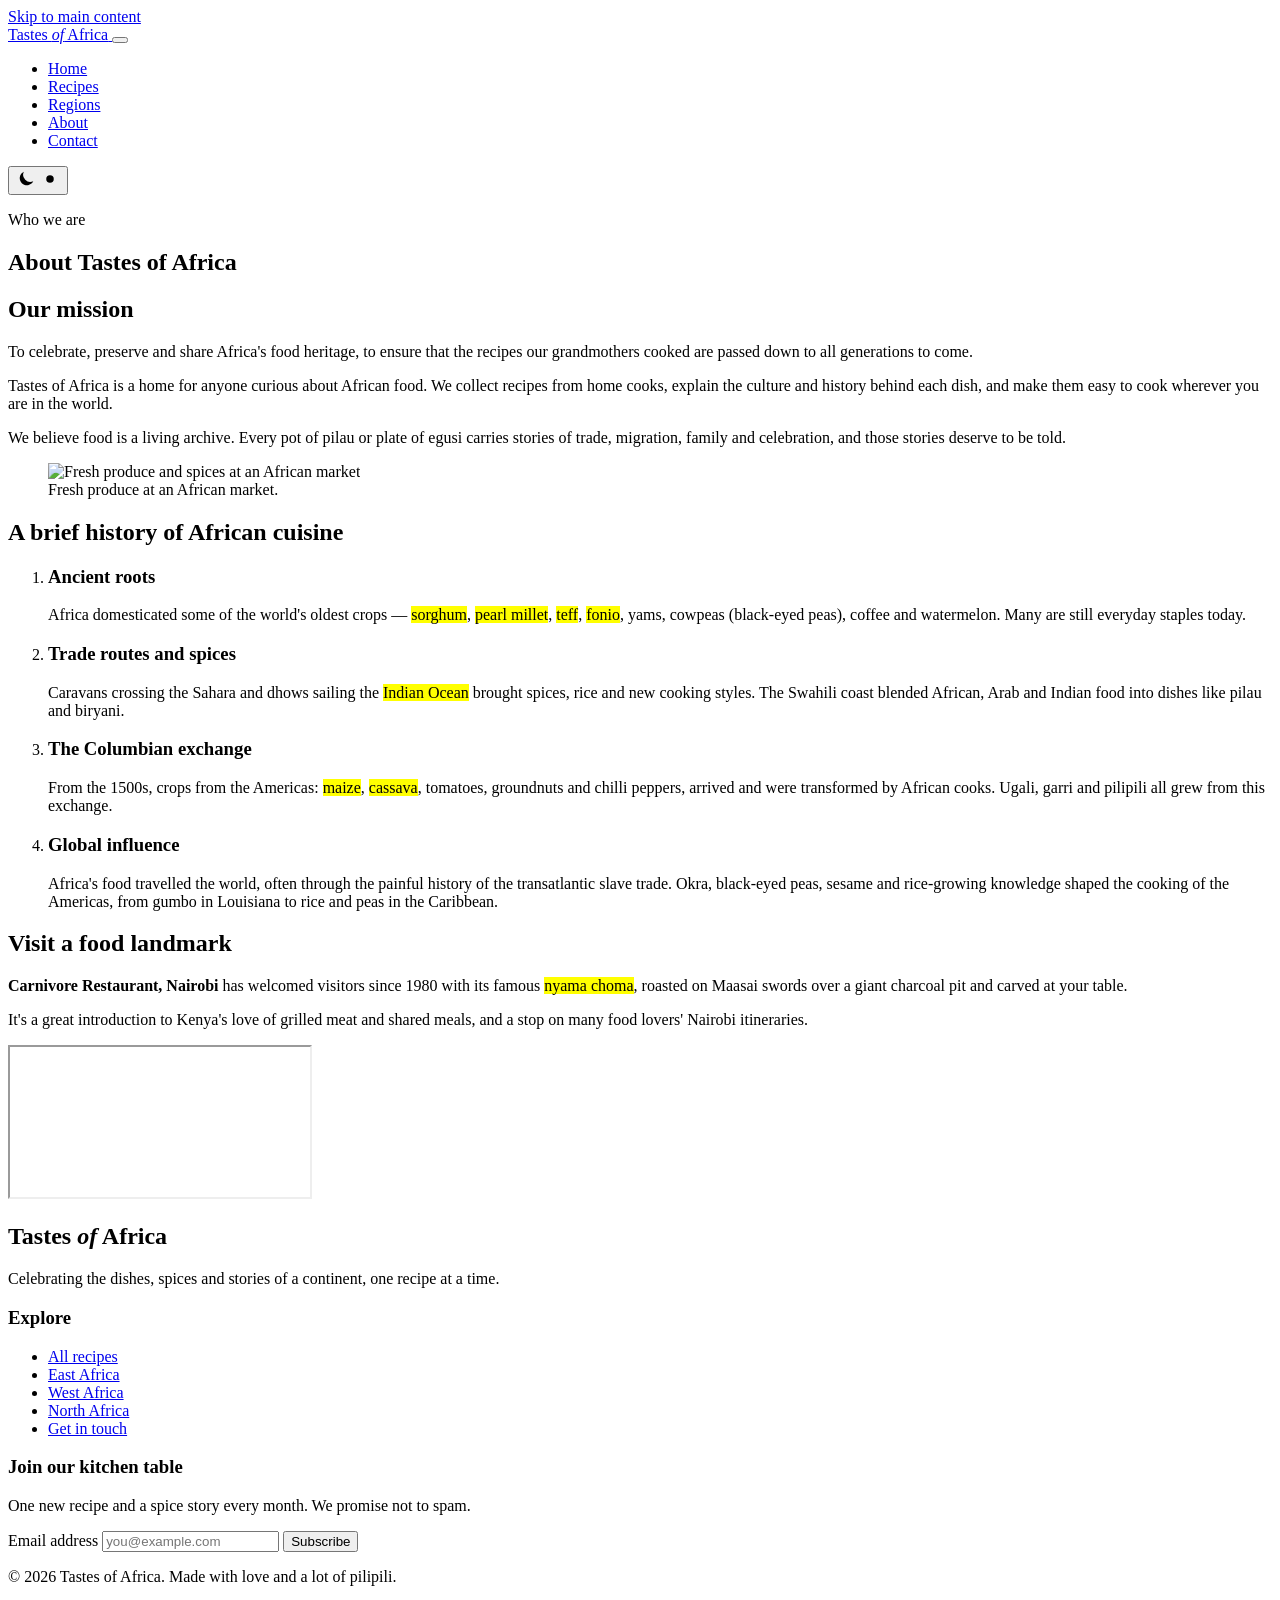
==== about.html @ 632b2145 "Add about page with mission, history and landmark map" ====
<!DOCTYPE html>
<html lang="en">
<head>
  <meta charset="UTF-8">
  <meta name="viewport" content="width=device-width, initial-scale=1.0">
  <meta name="description" content="Our mission is to promote African food heritage and to make African cuisine accessible to everyone.">
  <title>About Us | Tastes of Africa</title>
  <link rel="preconnect" href="https://fonts.googleapis.com">
  <link rel="preconnect" href="https://fonts.gstatic.com" crossorigin>
  <link href="https://fonts.googleapis.com/css2?family=Abril+Fatface&family=Nunito+Sans:ital,wght@0,400;0,600;0,700;0,800;1,400&display=swap" rel="stylesheet">
  <link rel="stylesheet" href="styles.css">
</head>
<body>
  <a class="skip-link" href="#main">Skip to main content</a>

  <header class="site-header">
    <div class="container header-inner">
      <a href="index.html" class="logo" aria-label="Tastes of Africa – home">
        <span class="logo-text">Tastes <em>of</em> Africa</span>
      </a>

      <button class="nav-toggle" type="button" aria-expanded="false" aria-controls="site-nav" aria-label="Open menu">
        <span></span><span></span><span></span>
      </button>

      <nav id="site-nav" class="site-nav" aria-label="Main navigation">
        <ul>
        <li><a href="index.html">Home</a></li>
        <li><a href="recipes.html">Recipes</a></li>
        <li><a href="regions.html">Regions</a></li>
        <li><a href="about.html" aria-current="page">About</a></li>
        <li><a href="contact.html">Contact</a></li>
        </ul>
      </nav>

      <button class="theme-toggle" type="button" aria-label="Switch to dark mode" title="Toggle dark / light mode">
        <svg class="icon-moon" viewBox="0 0 24 24" width="20" height="20" aria-hidden="true" focusable="false"><path d="M20.7 14.6A8.5 8.5 0 0 1 9.4 3.3 8.5 8.5 0 1 0 20.7 14.6z"/></svg>
        <svg class="icon-sun" viewBox="0 0 24 24" width="20" height="20" aria-hidden="true" focusable="false"><circle cx="12" cy="12" r="4.5"/><path d="M12 1.5v3M12 19.5v3M1.5 12h3M19.5 12h3M4.6 4.6l2.1 2.1M17.3 17.3l2.1 2.1M4.6 19.4l2.1-2.1M17.3 6.7l2.1-2.1"/></svg>
      </button>
    </div>
  </header>

  <main id="main">
    <section class="page-banner" aria-labelledby="page-title">
      <div class="container">
        <p class="eyebrow">Who we are</p>
        <h1 id="page-title">About Tastes of Africa</h1>
      </div>
    </section>

    <!-- Mission -->
    <section class="section" aria-labelledby="mission-title">
      <div class="container mission">
        <div class="mission-text">
          <h2 id="mission-title">Our mission</h2>
       
            <p>To celebrate, preserve and share Africa's food heritage, to ensure that the recipes our grandmothers cooked are passed down to all generations to come.</p>
          </blockquote>
          <p>Tastes of Africa is a home for anyone curious about African food. We collect recipes from home cooks, explain the culture and history behind each dish, and make them easy to cook wherever you are in the world.</p>
          <p>We believe food is a living archive. Every pot of pilau or plate of egusi carries stories of trade, migration, family and celebration, and those stories deserve to be told.</p>
        </div>
        <figure class="mission-figure">
          <img src="images/about.jpg" alt="Fresh produce and spices at an African market" loading="lazy" width="900" height="1000">
          <figcaption>Fresh produce at an African market.</figcaption>
        </figure>
      </div>
    </section>

    <!-- description -->
    <section class="section section-alt" aria-labelledby="history-title">
      <div class="container narrow">
        <h2 id="history-title">A brief history of African cuisine</h2>
        <ol class="timeline">
          <li class="reveal">
            <h3>Ancient roots</h3>
            <p>Africa domesticated some of the world's oldest crops — <mark>sorghum</mark>, <mark>pearl millet</mark>, <mark>teff</mark>, <mark>fonio</mark>, yams, cowpeas (black-eyed peas), coffee and watermelon. Many are still everyday staples today.</p>
          </li>
          <li class="reveal">
            <h3>Trade routes and spices</h3>
            <p>Caravans crossing the Sahara and dhows sailing the <mark>Indian Ocean</mark> brought spices, rice and new cooking styles. The Swahili coast blended African, Arab and Indian food into dishes like pilau and biryani.</p>
          </li>
          <li class="reveal">
            <h3>The Columbian exchange</h3>
            <p>From the 1500s, crops from the Americas: <mark>maize</mark>, <mark>cassava</mark>, tomatoes, groundnuts and chilli peppers, arrived and were transformed by African cooks. Ugali, garri and pilipili all grew from this exchange.</p>
          </li>
          <li class="reveal">
            <h3>Global influence</h3>
            <p>Africa's food travelled the world, often through the painful history of the transatlantic slave trade. Okra, black-eyed peas, sesame and rice-growing knowledge shaped the cooking of the Americas, from gumbo in Louisiana to rice and peas in the Caribbean.</p>
          </li>
        </ol>
      </div>
    </section>

    <section class="section" aria-labelledby="landmark-title">
      <div class="container landmark">
        <div class="landmark-text">
          <h2 id="landmark-title">Visit a food landmark</h2>
          <p><strong>Carnivore Restaurant, Nairobi</strong> has welcomed visitors since 1980 with its famous <mark>nyama choma</mark>, roasted on Maasai swords over a giant charcoal pit and carved at your table.</p>
          <p>It's a great introduction to Kenya's love of grilled meat and shared meals, and a stop on many food lovers' Nairobi itineraries.</p>
        </div>
        <div class="map-wrapper">
          <iframe src="https://maps.google.com/maps?q=Carnivore+Restaurant%2C+Nairobi&amp;z=14&amp;output=embed" title="Map showing Carnivore Restaurant in Nairobi, Kenya"
            loading="lazy" referrerpolicy="no-referrer-when-downgrade"></iframe>
        </div>
      </div>
    </section>
  </main>

  <footer class="site-footer">
    <div class="container footer-grid">
      <section class="footer-brand" aria-labelledby="footer-title">
        <h2 id="footer-title" class="logo-text">Tastes <em>of</em> Africa</h2>
        <p>Celebrating the dishes, spices and stories of a continent, one recipe at a time.</p>
      </section>

      <nav class="footer-links" aria-label="Footer">
        <h3>Explore</h3>
        <ul>
          <li><a href="recipes.html">All recipes</a></li>
          <li><a href="regions/east-africa.html">East Africa</a></li>
          <li><a href="regions/west-africa.html">West Africa</a></li>
          <li><a href="regions/north-africa.html">North Africa</a></li>
          <li><a href="contact.html">Get in touch</a></li>
        </ul>
      </nav>

      <!-- Newsletter signup -->
      <section class="newsletter" aria-labelledby="newsletter-title">
        <h3 id="newsletter-title">Join our kitchen table</h3>
        <p>One new recipe and a spice story every month. We promise not to spam.</p>
        <form class="newsletter-form" id="newsletter-form">
          <label for="newsletter-email" class="visually-hidden">Email address</label>
          <input type="email" id="newsletter-email" name="newsletter-email" placeholder="you@example.com" required>
          <button type="submit" class="btn btn-accent">Subscribe</button>
        </form>
        <p class="newsletter-msg" aria-live="polite"></p>
      </section>
    </div>

    <div class="container footer-bottom">
      <p>&copy; <span id="year">2026</span> Tastes of Africa. Made with love and a lot of pilipili.</p>
    </div>
  </footer>

  <button class="back-to-top" type="button" aria-label="Back to top">↑</button>

  <script src="script.js"></script>
</body>
</html>
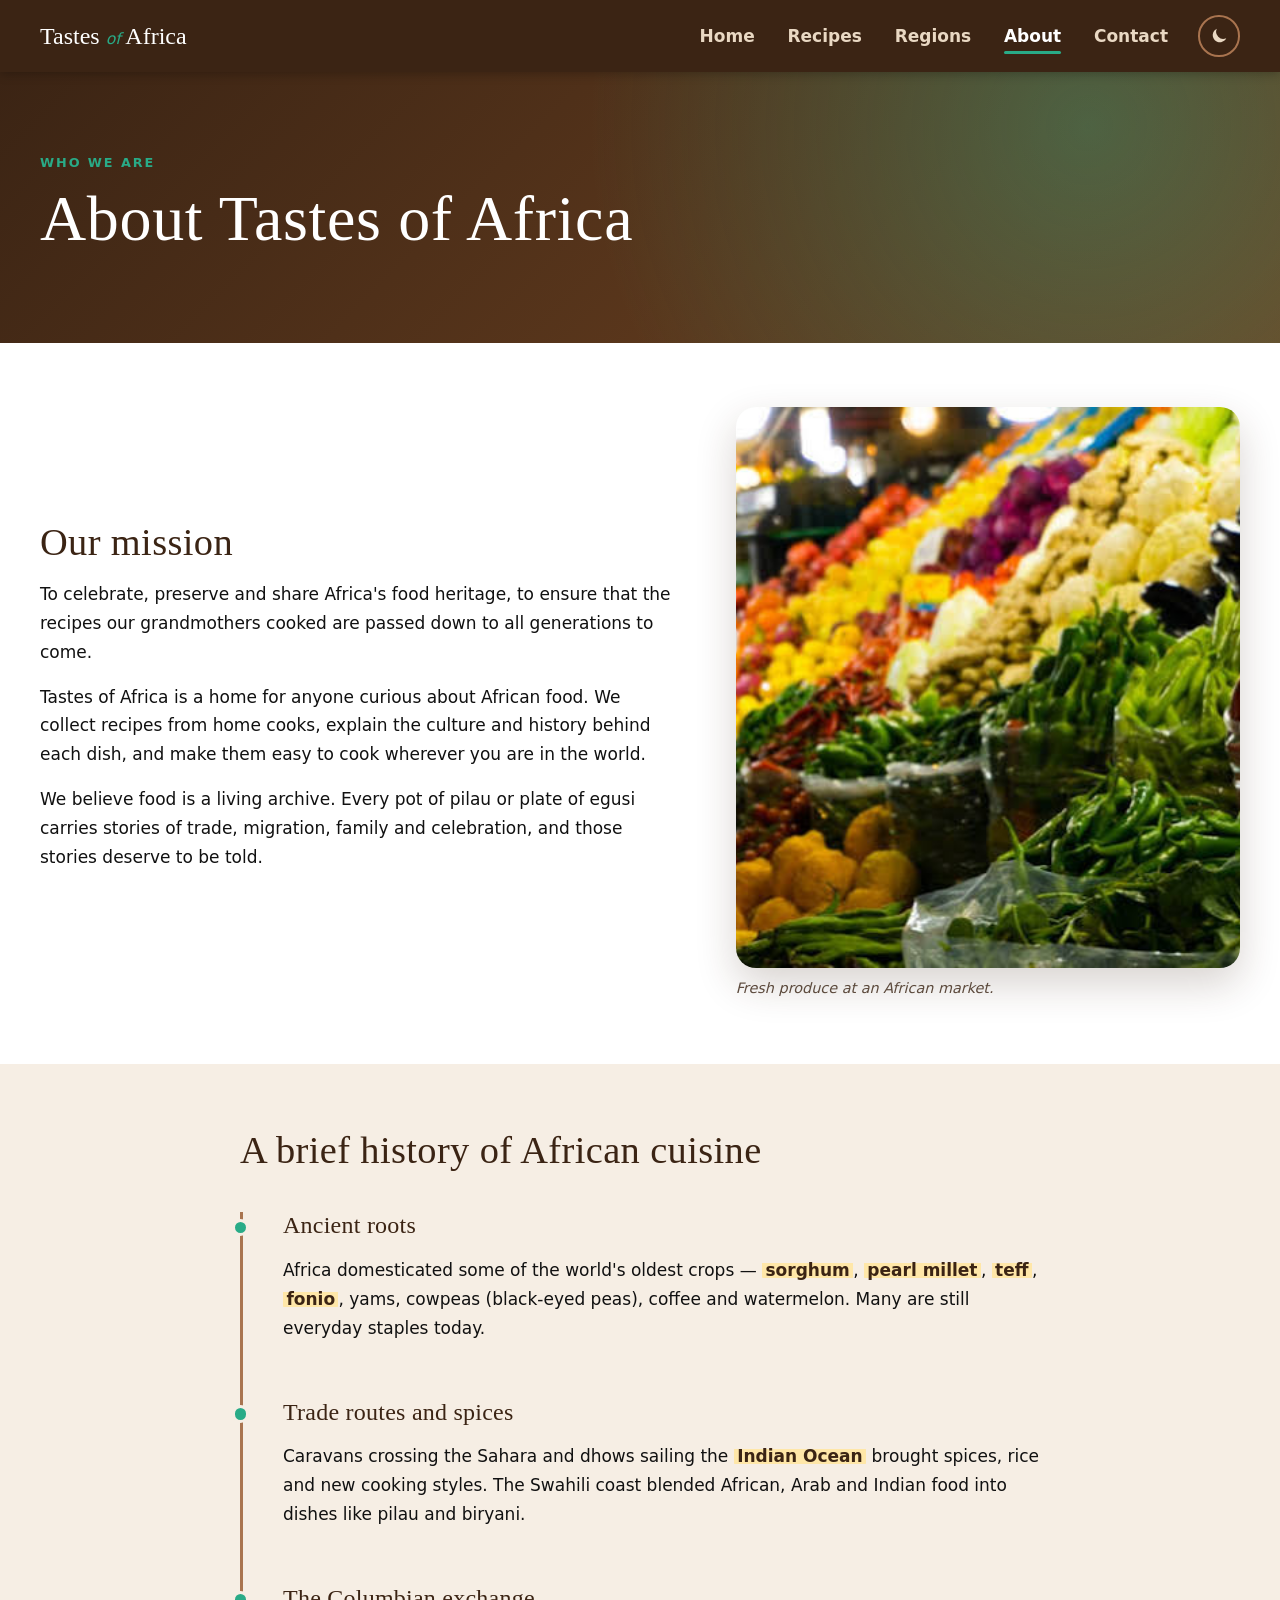
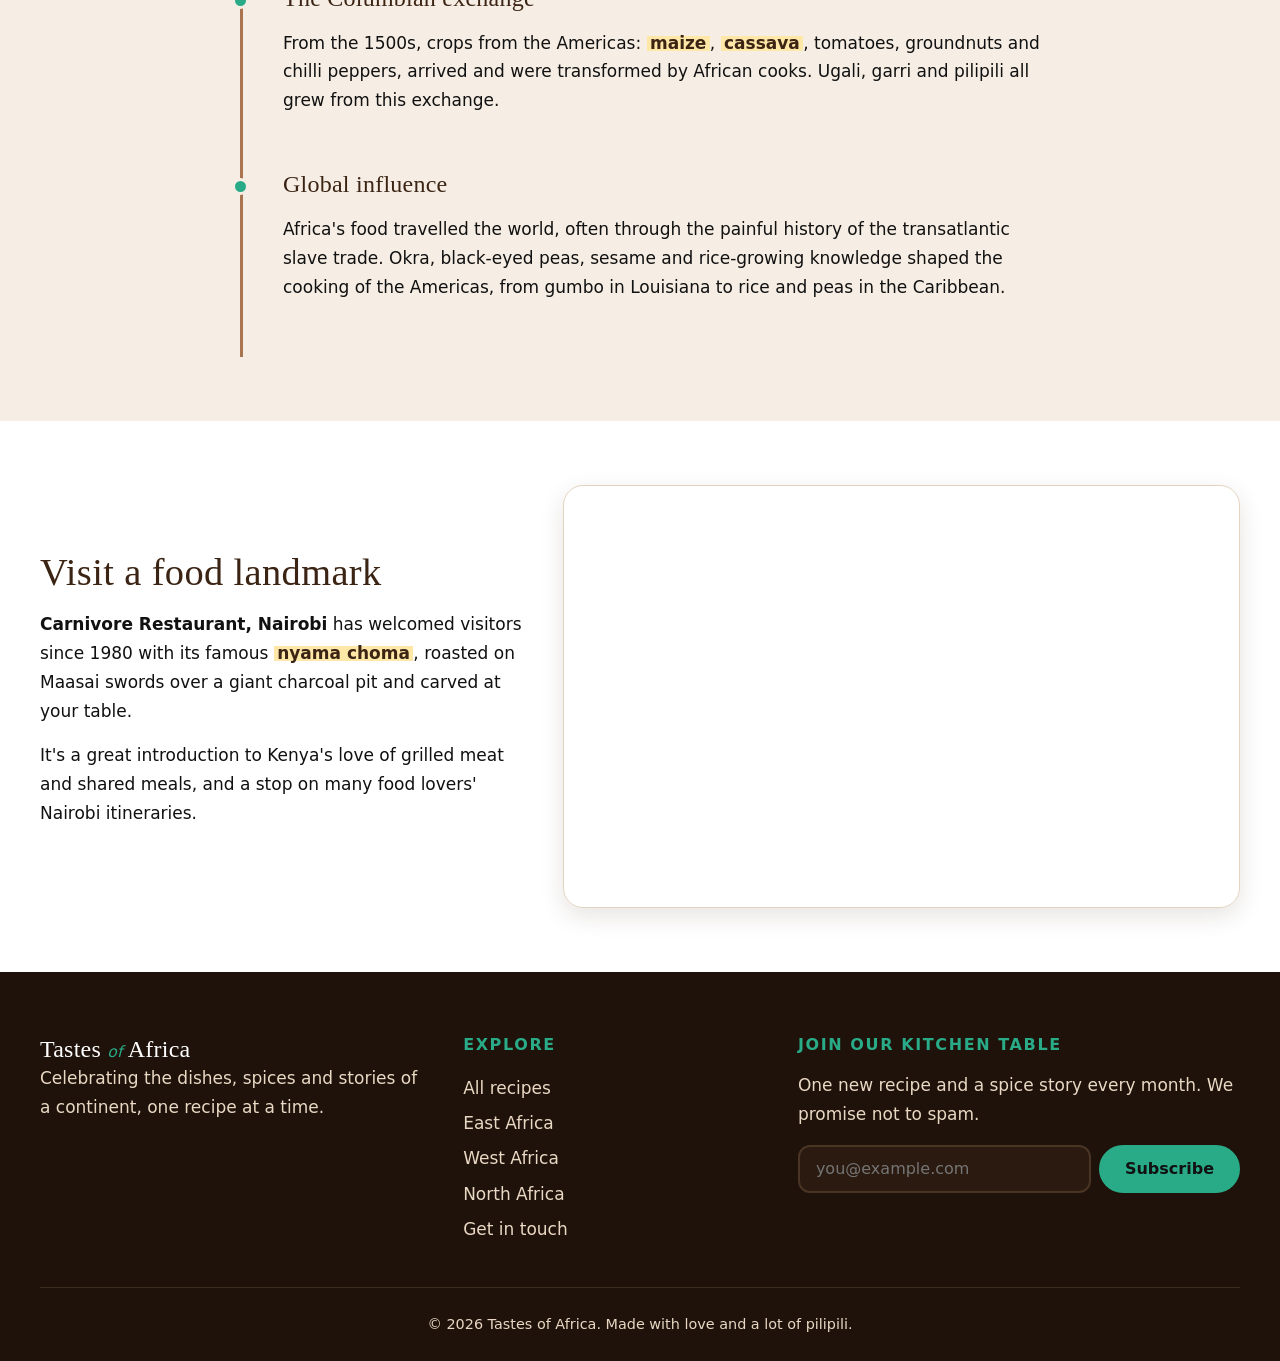
==== commit a32da9c8: "Update Google Fonts link on all pages" ====
--- a/about.html
+++ b/about.html
@@ -7,7 +7,7 @@
   <title>About Us | Tastes of Africa</title>
   <link rel="preconnect" href="https://fonts.googleapis.com">
   <link rel="preconnect" href="https://fonts.gstatic.com" crossorigin>
-  <link href="https://fonts.googleapis.com/css2?family=Abril+Fatface&family=Nunito+Sans:ital,wght@0,400;0,600;0,700;0,800;1,400&display=swap" rel="stylesheet">
+  <link href="https://fonts.googleapis.com/css2?family=DM+Serif+Display&family=Mulish:ital,wght@0,400;0,600;0,700;0,800;1,400&display=swap" rel="stylesheet">
   <link rel="stylesheet" href="styles.css">
 </head>
 <body>
--- a/styles.css
+++ b/styles.css
@@ -0,0 +1,1435 @@
+:root {
+  --brown-950: #1e120a;
+  --brown-900: #3b2414;
+  --brown-700: #6f4321;
+  --brown-500: #a9744f;
+  --brown-200: #e9d8c3;
+  --brown-100: #f6eee4;
+
+  --green-900: #0f3d30;
+  --green-700: #1b6e56;
+  --green-500: #29ab87;
+  --green-100: #dff3ec;
+
+  --white: #ffffff;
+  --black: #111111;
+
+  --bg: var(--white);
+  --bg-alt: var(--brown-100);
+  --surface: var(--white);
+  --text: var(--black);
+  --text-muted: #5c4a3d;
+  --heading: var(--brown-900);
+  --primary: var(--green-700);
+  --primary-hover: var(--green-900);
+  --accent: var(--green-500);
+  --border: #e3d3c0;
+  --mark-bg: #ffe7a8;
+  --mark-text: var(--brown-900);
+  --error: #b3261e;
+  --shadow: 0 0.5rem 1.5rem rgba(59, 36, 20, 0.12);
+  --shadow-lg: 0 1rem 2.5rem rgba(59, 36, 20, 0.2);
+
+  --font-heading: "Abril Fatface", Georgia, "Times New Roman", serif;
+  --font-body: "Nunito Sans", system-ui, -apple-system, "Segoe UI", sans-serif;
+
+  --space-xs: 0.5rem;
+  --space-sm: 1rem;
+  --space-md: 1.5rem;
+  --space-lg: 2.5rem;
+  --space-xl: 4rem;
+
+  --radius: 0.75rem;
+  --radius-lg: 1.25rem;
+  --max-width: 75rem;
+  --header-h: 4.5rem;
+}
+
+:root[data-theme="dark"] {
+  --bg: #17100b;
+  --bg-alt: #22170f;
+  --surface: #2b1d13;
+  --text: #f3ebe2;
+  --text-muted: #c9b6a3;
+  --heading: #f6eee4;
+  --primary: var(--green-500);
+  --primary-hover: #3fd0a6;
+  --accent: var(--green-500);
+  --border: #4a3424;
+  --mark-bg: #6f4321;
+  --mark-text: #ffe7a8;
+  --shadow: 0 0.5rem 1.5rem rgba(0, 0, 0, 0.45);
+  --shadow-lg: 0 1rem 2.5rem rgba(0, 0, 0, 0.6);
+  color-scheme: dark;
+}
+
+*,
+*::before,
+*::after {
+  box-sizing: border-box;
+}
+
+html {
+  font-size: 100%;
+  scroll-behavior: smooth;
+  scroll-padding-top: var(--header-h);
+}
+
+body {
+  margin: 0;
+  font-family: var(--font-body);
+  font-size: 1.0625rem;
+  line-height: 1.7;
+  color: var(--text);
+  background-color: var(--bg);
+  transition: background-color 0.3s ease, color 0.3s ease;
+}
+
+h1, h2, h3 {
+  font-family: var(--font-heading);
+  font-weight: 400;
+  color: var(--heading);
+  line-height: 1.15;
+  margin: 0 0 var(--space-sm);
+  letter-spacing: 0.01em;
+}
+
+h1 { font-size: clamp(2.25rem, 5vw + 1rem, 4rem); }
+h2 { font-size: clamp(1.6rem, 2.5vw + 0.8rem, 2.4rem); }
+h3 { font-size: clamp(1.25rem, 1vw + 0.9rem, 1.5rem); }
+
+p { margin: 0 0 var(--space-sm); }
+
+img,
+iframe {
+  max-width: 100%;
+  display: block;
+}
+
+img {
+  height: auto;
+
+  background-color: var(--brown-200);
+}
+
+a {
+  color: var(--primary);
+  text-decoration-thickness: 0.08em;
+  text-underline-offset: 0.2em;
+  transition: color 0.2s ease;
+}
+
+a:hover { color: var(--primary-hover); }
+
+mark {
+  background: linear-gradient(transparent 15%, var(--mark-bg) 15%, var(--mark-bg) 90%, transparent 90%);
+  color: var(--mark-text);
+  padding: 0 0.2em;
+  border-radius: 0.2em;
+  font-weight: 700;
+}
+
+ul, ol { padding-left: 1.25rem; }
+
+:focus-visible {
+  outline: 3px solid var(--accent);
+  outline-offset: 3px;
+}
+
+.container {
+  width: min(100% - 2rem, var(--max-width));
+  margin-inline: auto;
+}
+
+.narrow { max-width: 50rem; }
+
+.hidden { display: none !important; }
+
+.visually-hidden {
+  position: absolute;
+  width: 1px;
+  height: 1px;
+  overflow: hidden;
+  clip: rect(0 0 0 0);
+  white-space: nowrap;
+}
+
+.muted { color: var(--text-muted); font-size: 0.9em; font-weight: 400; }
+
+.skip-link {
+  position: absolute;
+  left: 1rem;
+  top: -3rem;
+  background: var(--primary);
+  color: var(--white);
+  padding: 0.5rem 1rem;
+  border-radius: var(--radius);
+  z-index: 200;
+}
+.skip-link:focus { top: 1rem; }
+
+.eyebrow {
+  text-transform: uppercase;
+  letter-spacing: 0.15em;
+  font-size: 0.8rem;
+  font-weight: 800;
+  color: var(--accent);
+  margin-bottom: var(--space-xs);
+}
+
+.lead {
+  font-size: clamp(1.05rem, 0.5vw + 1rem, 1.25rem);
+  color: var(--text-muted);
+}
+
+.btn {
+  display: inline-flex;
+  align-items: center;
+  justify-content: center;
+  gap: 0.4rem;
+  padding: 0.8rem 1.5rem;
+  border: 2px solid var(--primary);
+  border-radius: 999px;
+  background: var(--primary);
+  color: var(--white);
+  font: 700 1rem/1.2 var(--font-body);
+  text-decoration: none;
+  cursor: pointer;
+  transition: background-color 0.2s ease, transform 0.2s ease, box-shadow 0.2s ease;
+}
+
+.btn:hover {
+  background: var(--primary-hover);
+  border-color: var(--primary-hover);
+  color: var(--white);
+  transform: translateY(-2px);
+  box-shadow: var(--shadow);
+}
+
+.btn-accent {
+  background: var(--green-500);
+  border-color: var(--green-500);
+  color: var(--black);
+}
+.btn-accent:hover { background: #3fd0a6; border-color: #3fd0a6; color: var(--black); }
+
+.btn-ghost {
+  background: transparent;
+  border-color: var(--white);
+  color: var(--white);
+}
+.btn-ghost:hover { background: var(--white); border-color: var(--white); color: var(--brown-900); }
+
+.btn-small { padding: 0.55rem 1.1rem; font-size: 0.9rem; }
+.btn-block { width: 100%; }
+
+.text-link {
+  font-weight: 800;
+  text-decoration: none;
+}
+.text-link:hover { text-decoration: underline; }
+
+.tag {
+  display: inline-block;
+  padding: 0.2rem 0.75rem;
+  border-radius: 999px;
+  font-size: 0.75rem;
+  font-weight: 800;
+  letter-spacing: 0.04em;
+  text-transform: uppercase;
+  text-decoration: none;
+  background: var(--green-100);
+  color: var(--green-900);
+}
+.tag-west-africa  { background: #f3dcc6; color: var(--brown-900); }
+.tag-north-africa { background: var(--brown-200); color: var(--brown-700); }
+:root[data-theme="dark"] .tag { filter: brightness(0.9); }
+
+.site-header {
+  position: sticky;
+  top: 0;
+  z-index: 100;
+  background: var(--brown-900);
+  color: var(--white);
+  box-shadow: 0 2px 10px rgba(0, 0, 0, 0.25);
+}
+
+.header-inner {
+  display: flex;
+  align-items: center;
+  justify-content: space-between;
+  gap: var(--space-sm);
+  min-height: var(--header-h);
+}
+
+.logo {
+  display: flex;
+  align-items: center;
+  gap: 0.5rem;
+  text-decoration: none;
+  color: var(--white);
+}
+.logo:hover { color: var(--white); }
+
+.logo-text {
+  font-family: var(--font-heading);
+  font-size: 1.5rem;
+  color: var(--white);
+  margin: 0;
+}
+.logo-text em {
+  font-family: var(--font-body);
+  font-style: italic;
+  font-size: 0.65em;
+  color: var(--green-500);
+}
+
+.site-nav { margin-left: auto; }
+
+.site-nav ul {
+  display: flex;
+  gap: 0.25rem;
+  list-style: none;
+  margin: 0;
+  padding: 0;
+}
+
+.site-nav a {
+  position: relative;
+  display: block;
+  padding: 0.5rem 0.9rem;
+  color: var(--brown-200);
+  font-weight: 700;
+  text-decoration: none;
+  border-radius: var(--radius);
+}
+
+.site-nav a::after {
+  content: "";
+  position: absolute;
+  left: 0.9rem;
+  right: 0.9rem;
+  bottom: 0.3rem;
+  height: 3px;
+  border-radius: 3px;
+  background: var(--green-500);
+  transform: scaleX(0);
+  transform-origin: left;
+  transition: transform 0.25s ease;
+}
+
+.site-nav a:hover,
+.site-nav a[aria-current="page"] { color: var(--white); }
+
+.site-nav a:hover::after,
+.site-nav a[aria-current="page"]::after { transform: scaleX(1); }
+
+.theme-toggle {
+  flex-shrink: 0;
+  display: grid;
+  place-items: center;
+  padding: 0;
+  color: var(--brown-200);
+  width: 2.6rem;
+  height: 2.6rem;
+  border: 2px solid var(--brown-500);
+  border-radius: 50%;
+  background: transparent;
+  font-size: 1.1rem;
+  cursor: pointer;
+  transition: background-color 0.2s ease, transform 0.3s ease;
+}
+.theme-toggle:hover { background: var(--brown-700); color: var(--white); transform: rotate(20deg); }
+.theme-toggle svg { fill: currentColor; stroke: currentColor; stroke-width: 0; }
+.theme-toggle .icon-sun { stroke-width: 2; stroke-linecap: round; }
+.theme-toggle .icon-sun,
+:root[data-theme="dark"] .theme-toggle .icon-moon { display: none; }
+:root[data-theme="dark"] .theme-toggle .icon-sun { display: block; color: #ffe7a8; }
+
+.nav-toggle {
+  display: none;
+  flex-direction: column;
+  justify-content: center;
+  gap: 5px;
+  width: 2.6rem;
+  height: 2.6rem;
+  padding: 0.5rem;
+  margin-left: auto;
+  border: 0;
+  border-radius: var(--radius);
+  background: transparent;
+  cursor: pointer;
+}
+.nav-toggle span {
+  display: block;
+  height: 3px;
+  border-radius: 2px;
+  background: var(--white);
+  transition: transform 0.3s ease, opacity 0.3s ease;
+}
+.nav-toggle[aria-expanded="true"] span:nth-child(1) { transform: translateY(8px) rotate(45deg); }
+.nav-toggle[aria-expanded="true"] span:nth-child(2) { opacity: 0; }
+.nav-toggle[aria-expanded="true"] span:nth-child(3) { transform: translateY(-8px) rotate(-45deg); }
+
+.hero {
+  position: relative;
+  color: var(--white);
+  padding: clamp(3rem, 8vw, 6rem) 0;
+  min-height: 80vh;
+  display: flex;
+  align-items: center;
+
+  background:
+    linear-gradient(110deg, rgba(30, 18, 10, 0.92) 0%, rgba(59, 36, 20, 0.78) 45%, rgba(15, 61, 48, 0.55) 100%),
+    url("images/hero.jpg") center / cover no-repeat;
+  background-color: var(--brown-900);
+}
+
+.hero-inner {
+  display: grid;
+  grid-template-columns: 1.1fr 1fr;
+  gap: var(--space-lg);
+  align-items: center;
+}
+
+.hero h1 { color: var(--white); }
+.hero h1 span { color: var(--green-500); display: block; }
+.hero .lead { color: var(--brown-200); max-width: 36rem; }
+.hero .eyebrow { color: var(--green-500); }
+.hero mark { --mark-bg: rgba(41, 171, 135, 0.35); --mark-text: var(--white); }
+
+.hero-actions {
+  display: flex;
+  flex-wrap: wrap;
+  gap: var(--space-sm);
+  margin-top: var(--space-md);
+}
+
+.hero-video .video-wrapper {
+  border: 4px solid rgba(255, 255, 255, 0.15);
+  box-shadow: var(--shadow-lg);
+}
+
+.video-caption {
+  margin-top: var(--space-xs);
+  font-size: 0.9rem;
+  color: var(--brown-200);
+}
+
+.video-wrapper {
+  position: relative;
+  aspect-ratio: 16 / 9;
+  border-radius: var(--radius-lg);
+  overflow: hidden;
+  background: var(--brown-950);
+  box-shadow: var(--shadow);
+}
+.video-wrapper iframe {
+  position: absolute;
+  inset: 0;
+  width: 100%;
+  height: 100%;
+  border: 0;
+}
+
+.video-link {
+  margin: 0.6rem 0 0;
+  font-size: 0.9rem;
+}
+.video-link a { font-weight: 700; }
+.hero .video-link a { color: var(--green-500); }
+.hero .video-link a:hover { color: var(--white); }
+
+.video-notice {
+  position: absolute;
+  inset: 0;
+  z-index: 1;
+  display: flex;
+  flex-direction: column;
+  justify-content: center;
+  align-items: center;
+  gap: 0.4rem;
+  padding: var(--space-md);
+  text-align: center;
+  background: rgba(30, 18, 10, 0.92);
+  color: var(--brown-200);
+  font-size: 0.95rem;
+}
+.video-notice strong { color: var(--white); font-size: 1.05rem; }
+
+.map-wrapper {
+  aspect-ratio: 16 / 10;
+  border-radius: var(--radius-lg);
+  overflow: hidden;
+  border: 1px solid var(--border);
+  box-shadow: var(--shadow);
+}
+.map-wrapper iframe {
+  width: 100%;
+  height: 100%;
+  border: 0;
+
+  filter: sepia(0.25) saturate(0.9);
+}
+:root[data-theme="dark"] .map-wrapper iframe { filter: invert(0.9) hue-rotate(180deg) saturate(0.6); }
+
+.section { padding: var(--space-xl) 0; }
+.section-alt { background: var(--bg-alt); }
+
+.section-head {
+  max-width: 40rem;
+  margin-bottom: var(--space-lg);
+}
+.section-head p:last-child { color: var(--text-muted); }
+
+.dish-grid {
+  display: grid;
+  grid-template-columns: repeat(auto-fit, minmax(15rem, 1fr));
+  gap: var(--space-md);
+}
+
+.dish-card {
+  margin: 0;
+  display: flex;
+  flex-direction: column;
+  background: var(--surface);
+  border-radius: var(--radius-lg);
+  overflow: hidden;
+  box-shadow: var(--shadow);
+  border: 1px solid var(--border);
+  transition: transform 0.3s ease, box-shadow 0.3s ease;
+}
+.dish-card:hover { transform: translateY(-6px); box-shadow: var(--shadow-lg); }
+
+.dish-card img {
+  aspect-ratio: 4 / 3;
+  object-fit: cover;
+  width: 100%;
+}
+
+.dish-card figcaption {
+  display: flex;
+  flex-direction: column;
+  align-items: flex-start;
+  gap: 0.4rem;
+  padding: var(--space-md);
+  flex: 1;
+}
+.dish-card figcaption h3 { margin: 0.25rem 0 0; }
+.dish-card figcaption p { font-size: 0.95rem; color: var(--text-muted); flex: 1; }
+
+.region-grid {
+  display: grid;
+  grid-template-columns: repeat(auto-fit, minmax(16rem, 1fr));
+  gap: var(--space-md);
+}
+
+.region-link {
+  position: relative;
+  display: block;
+  border-radius: var(--radius-lg);
+  overflow: hidden;
+  min-height: 18rem;
+  color: var(--white);
+  text-decoration: none;
+  box-shadow: var(--shadow);
+}
+.region-link img {
+  position: absolute;
+  inset: 0;
+  width: 100%;
+  height: 100%;
+  object-fit: cover;
+  transition: transform 0.6s ease;
+}
+.region-link::after {
+  content: "";
+  position: absolute;
+  inset: 0;
+  background: linear-gradient(to top, rgba(15, 61, 48, 0.95), rgba(30, 18, 10, 0.15) 70%);
+}
+.region-link:hover { color: var(--white); }
+.region-link:hover img { transform: scale(1.08); }
+
+.region-link-text {
+  position: absolute;
+  inset: auto 0 0 0;
+  z-index: 1;
+  display: flex;
+  flex-direction: column;
+  gap: 0.25rem;
+  padding: var(--space-md);
+}
+.region-link-text strong { font-family: var(--font-heading); font-size: 1.75rem; font-weight: 400; }
+.region-link-text span { color: var(--brown-200); font-size: 0.95rem; }
+
+.trends-grid {
+  display: grid;
+  grid-template-columns: repeat(auto-fit, minmax(17rem, 1fr));
+  gap: var(--space-md);
+}
+
+.trend {
+  padding: var(--space-md);
+  background: var(--surface);
+  border-left: 5px solid var(--accent);
+  border-radius: var(--radius);
+  box-shadow: var(--shadow);
+}
+.trend-meta {
+  font-size: 0.8rem;
+  font-weight: 800;
+  text-transform: uppercase;
+  letter-spacing: 0.08em;
+  color: var(--brown-500);
+}
+
+.page-banner {
+  padding: clamp(3rem, 7vw, 5rem) 0;
+  background:
+    radial-gradient(circle at 85% 20%, rgba(41, 171, 135, 0.35), transparent 45%),
+    linear-gradient(135deg, var(--brown-900), var(--brown-700));
+  color: var(--white);
+}
+.page-banner h1 { color: var(--white); margin-bottom: var(--space-xs); }
+.page-banner .lead { color: var(--brown-200); max-width: 42rem; }
+.page-banner .eyebrow { color: var(--green-500); }
+.page-banner mark { --mark-bg: rgba(41, 171, 135, 0.35); --mark-text: var(--white); }
+
+.breadcrumb ol {
+  display: flex;
+  flex-wrap: wrap;
+  gap: 0.25rem;
+  list-style: none;
+  padding: 0;
+  margin: var(--space-md) 0 var(--space-sm);
+  font-size: 0.9rem;
+}
+.breadcrumb li + li::before { content: "›"; margin-right: 0.35rem; color: var(--brown-500); }
+.breadcrumb [aria-current] { font-weight: 700; }
+.page-banner .breadcrumb ol { margin-top: 0; }
+.page-banner .breadcrumb a,
+.page-banner .breadcrumb li { color: var(--brown-200); }
+
+.filter-bar {
+  display: flex;
+  flex-wrap: wrap;
+  gap: 0.6rem;
+  margin-bottom: var(--space-sm);
+}
+
+.filter-btn {
+  padding: 0.6rem 1.2rem;
+  border: 2px solid var(--border);
+  border-radius: 999px;
+  background: var(--surface);
+  color: var(--text);
+  font: 700 0.95rem var(--font-body);
+  cursor: pointer;
+  transition: all 0.2s ease;
+}
+.filter-btn:hover { border-color: var(--primary); color: var(--primary); }
+.filter-btn.active {
+  background: var(--brown-900);
+  border-color: var(--brown-900);
+  color: var(--white);
+}
+:root[data-theme="dark"] .filter-btn.active { background: var(--green-500); border-color: var(--green-500); color: var(--black); }
+
+.filter-status {
+  font-size: 0.9rem;
+  color: var(--text-muted);
+  margin-bottom: var(--space-md);
+}
+
+.recipe-grid {
+  display: grid;
+  grid-template-columns: repeat(auto-fill, minmax(17rem, 1fr));
+  gap: var(--space-md);
+}
+
+.recipe-card {
+  display: flex;
+  flex-direction: column;
+  background: var(--surface);
+  border: 1px solid var(--border);
+  border-radius: var(--radius-lg);
+  overflow: hidden;
+  box-shadow: var(--shadow);
+  transition: transform 0.3s ease, box-shadow 0.3s ease;
+}
+.recipe-card:hover { transform: translateY(-5px); box-shadow: var(--shadow-lg); }
+
+.recipe-card img {
+  width: 100%;
+  aspect-ratio: 3 / 2;
+  object-fit: cover;
+}
+
+.card-body {
+  padding: var(--space-md) var(--space-md) 0;
+  flex: 1;
+}
+.card-body h3 { margin: 0.6rem 0 0.4rem; }
+.card-body h3 a { color: var(--heading); text-decoration: none; }
+.card-body h3 a:hover { color: var(--primary); }
+.card-body p { font-size: 0.95rem; color: var(--text-muted); }
+
+.card-meta {
+  display: flex;
+  flex-wrap: wrap;
+  gap: 0.4rem 0;
+  list-style: none;
+  padding: 0;
+  margin: 0;
+  font-size: 0.85rem;
+  font-weight: 700;
+  color: var(--brown-700);
+}
+.card-meta li + li::before { content: "·"; margin: 0 0.6rem; color: var(--brown-500); }
+:root[data-theme="dark"] .card-meta { color: var(--brown-500); }
+
+.card-actions {
+  display: flex;
+  justify-content: space-between;
+  align-items: center;
+  gap: 0.5rem;
+  padding: var(--space-md);
+}
+
+.fav-btn {
+  display: inline-flex;
+  align-items: center;
+  gap: 0.35rem;
+  padding: 0.5rem 0.9rem;
+  border: 2px solid var(--border);
+  border-radius: 999px;
+  background: transparent;
+  color: var(--text);
+  font: 700 0.9rem var(--font-body);
+  cursor: pointer;
+  transition: all 0.2s ease;
+}
+.fav-btn .heart {
+  flex-shrink: 0;
+  fill: none;
+  stroke: var(--brown-500);
+  stroke-width: 2;
+  stroke-linejoin: round;
+  transition: fill 0.2s ease, stroke 0.2s ease, transform 0.2s ease;
+}
+.fav-btn:hover { border-color: #d62839; }
+.fav-btn:hover .heart { stroke: #d62839; }
+
+.fav-btn.is-fav {
+  border-color: #d62839;
+  background: #fde8ea;
+  color: #a4161a;
+}
+.fav-btn.is-fav .heart { fill: #d62839; stroke: #d62839; animation: pop 0.35s ease; }
+:root[data-theme="dark"] .fav-btn.is-fav { background: rgba(214, 40, 57, 0.18); color: #ff8a95; }
+
+.empty-state {
+  padding: var(--space-lg);
+  text-align: center;
+  border: 2px dashed var(--border);
+  border-radius: var(--radius-lg);
+  color: var(--text-muted);
+}
+
+.recipe-hero {
+  display: grid;
+  grid-template-columns: 1fr 1.1fr;
+  gap: var(--space-lg);
+  align-items: center;
+  padding-bottom: var(--space-lg);
+}
+.recipe-hero h1 { margin: 0.75rem 0 0; }
+
+.recipe-subtitle {
+  font-size: 1.2rem;
+  font-weight: 700;
+  color: var(--accent);
+}
+
+.recipe-facts {
+  display: flex;
+  flex-wrap: wrap;
+  gap: var(--space-sm);
+  list-style: none;
+  padding: 0;
+  margin: var(--space-md) 0;
+}
+.recipe-facts li {
+  display: flex;
+  flex-direction: column;
+  padding: 0.6rem 1rem;
+  background: var(--bg-alt);
+  border-radius: var(--radius);
+  border: 1px solid var(--border);
+}
+.recipe-facts span { font-size: 0.75rem; text-transform: uppercase; letter-spacing: 0.08em; color: var(--text-muted); }
+.recipe-facts strong { font-size: 1.05rem; }
+
+.recipe-figure { margin: 0; }
+.recipe-figure img {
+  width: 100%;
+  aspect-ratio: 3 / 2;
+  object-fit: cover;
+  border-radius: var(--radius-lg);
+  box-shadow: var(--shadow-lg);
+}
+.recipe-figure figcaption {
+  margin-top: 0.6rem;
+  font-size: 0.9rem;
+  font-style: italic;
+  color: var(--text-muted);
+}
+
+.recipe-about {
+  max-width: 50rem;
+  padding: var(--space-lg) 0;
+  border-top: 1px solid var(--border);
+}
+
+.recipe-layout {
+  display: grid;
+  grid-template-columns: minmax(16rem, 22rem) 1fr;
+  gap: var(--space-lg);
+  align-items: start;
+  padding-bottom: var(--space-xl);
+}
+
+.recipe-main {
+  display: grid;
+  gap: var(--space-lg);
+  min-width: 0;
+}
+
+.ingredients-card {
+  position: sticky;
+  top: calc(var(--header-h) + 1rem);
+  padding: var(--space-md);
+  background: var(--green-900);
+  color: var(--white);
+  border-radius: var(--radius-lg);
+  box-shadow: var(--shadow-lg);
+}
+.ingredients-card h2 { color: var(--white); font-size: 1.75rem; }
+
+.ingredients-list {
+  list-style: none;
+  padding: 0;
+  margin: var(--space-sm) 0;
+}
+.ingredients-list li {
+  position: relative;
+  padding: 0.55rem 0 0.55rem 1.6rem;
+  border-bottom: 1px dashed rgba(255, 255, 255, 0.2);
+  font-size: 0.97rem;
+  line-height: 1.5;
+}
+.ingredients-list li::before {
+  content: "";
+  position: absolute;
+  left: 0.2rem;
+  top: 1rem;
+  width: 0.6rem;
+  height: 0.6rem;
+  border-radius: 50%;
+  background: var(--green-500);
+}
+.qty {
+  font-weight: 800;
+  color: #ffe7a8;
+  transition: color 0.3s ease;
+}
+.qty.updated { animation: flash 0.6s ease; }
+
+.serve-with { font-size: 0.92rem; color: var(--green-100); margin: 0; }
+
+.scaler {
+  display: flex;
+  align-items: center;
+  justify-content: space-between;
+  gap: 0.75rem;
+  padding: 0.6rem 0.8rem;
+  background: rgba(255, 255, 255, 0.08);
+  border-radius: var(--radius);
+}
+.scaler label { font-weight: 800; }
+.scaler-controls { display: flex; align-items: center; gap: 0.4rem; }
+.scaler-btn {
+  width: 2.2rem;
+  height: 2.2rem;
+  border: 0;
+  border-radius: 50%;
+  background: var(--green-500);
+  color: var(--black);
+  font-size: 1.25rem;
+  font-weight: 800;
+  cursor: pointer;
+  transition: transform 0.15s ease;
+}
+.scaler-btn:hover { transform: scale(1.1); }
+.scaler input {
+  width: 3.5rem;
+  padding: 0.35rem;
+  text-align: center;
+  border: 2px solid transparent;
+  border-radius: 0.5rem;
+  font: 800 1rem var(--font-body);
+}
+
+.hint { color: var(--text-muted); font-size: 0.9rem; }
+
+.step {
+  margin-bottom: 0.75rem;
+  background: var(--surface);
+  border: 1px solid var(--border);
+  border-radius: var(--radius);
+  overflow: hidden;
+  transition: box-shadow 0.2s ease;
+}
+.step[open] { box-shadow: var(--shadow); border-color: var(--accent); }
+
+.step summary {
+  display: flex;
+  align-items: center;
+  gap: 0.8rem;
+  padding: 1rem 1.2rem;
+  font-weight: 800;
+  font-size: 1.05rem;
+  cursor: pointer;
+  list-style: none;
+  background: var(--bg-alt);
+}
+.step summary::-webkit-details-marker { display: none; }
+.step summary::after {
+  content: "+";
+  margin-left: auto;
+  font-size: 1.4rem;
+  color: var(--primary);
+  transition: transform 0.25s ease;
+}
+.step[open] summary::after { transform: rotate(45deg); }
+.step summary:hover { color: var(--primary); }
+
+.step-num {
+  display: grid;
+  place-items: center;
+  flex-shrink: 0;
+  width: 2rem;
+  height: 2rem;
+  border-radius: 50%;
+  background: var(--brown-900);
+  color: var(--white);
+  font-size: 0.9rem;
+}
+:root[data-theme="dark"] .step-num { background: var(--green-500); color: var(--black); }
+
+.step ol { margin: 0; padding: 1rem 1.25rem 1rem 3.2rem; }
+.step li { margin-bottom: 0.5rem; }
+.step li::marker { color: var(--accent); font-weight: 800; }
+
+.nutrition-table {
+  width: 100%;
+  max-width: 32rem;
+  border-collapse: collapse;
+  background: var(--surface);
+  border-radius: var(--radius);
+  overflow: hidden;
+  box-shadow: var(--shadow);
+}
+.nutrition-table caption {
+  caption-side: bottom;
+  padding-top: 0.5rem;
+  font-size: 0.85rem;
+  color: var(--text-muted);
+  text-align: left;
+}
+.nutrition-table th,
+.nutrition-table td {
+  padding: 0.75rem 1rem;
+  text-align: left;
+  border-bottom: 1px solid var(--border);
+}
+.nutrition-table thead th {
+  background: var(--brown-900);
+  color: var(--white);
+  font-size: 0.85rem;
+  text-transform: uppercase;
+  letter-spacing: 0.08em;
+}
+.nutrition-table tbody tr:nth-child(even) { background: var(--bg-alt); }
+.nutrition-table tbody tr:hover { background: var(--green-100); }
+:root[data-theme="dark"] .nutrition-table tbody tr:hover { background: #24453a; }
+.nutrition-table td { font-weight: 700; }
+
+.recipe-pager {
+  display: grid;
+  grid-template-columns: repeat(3, 1fr);
+  gap: var(--space-sm);
+  padding-bottom: var(--space-xl);
+}
+.pager-link {
+  display: flex;
+  flex-direction: column;
+  padding: var(--space-sm) var(--space-md);
+  background: var(--bg-alt);
+  border: 1px solid var(--border);
+  border-radius: var(--radius);
+  text-decoration: none;
+  transition: border-color 0.2s ease, transform 0.2s ease;
+}
+.pager-link:hover { border-color: var(--accent); transform: translateY(-2px); }
+.pager-link span { font-size: 0.8rem; color: var(--text-muted); }
+.pager-link strong { color: var(--heading); }
+.pager-all { text-align: center; }
+.pager-next { text-align: right; }
+
+.region-banner {
+  background:
+    linear-gradient(110deg, rgba(30, 18, 10, 0.92), rgba(15, 61, 48, 0.65)),
+    var(--banner-img) center / cover no-repeat,
+    var(--brown-900);
+  padding: clamp(3rem, 9vw, 7rem) 0;
+}
+
+.region-countries {
+  font-weight: 700;
+  letter-spacing: 0.06em;
+  color: var(--green-500);
+}
+.region-banner .region-countries { font-size: 1.1rem; }
+
+.region-layout {
+  display: grid;
+  grid-template-columns: 1fr minmax(16rem, 21rem);
+  gap: var(--space-lg);
+  align-items: start;
+}
+
+.region-text { max-width: 46rem; }
+.region-text h2 {
+  margin-top: var(--space-lg);
+  padding-bottom: 0.4rem;
+  border-bottom: 3px solid var(--accent);
+  display: inline-block;
+}
+.region-text p { font-size: 1.08rem; }
+
+.staples-card {
+  padding: var(--space-md);
+  background: var(--bg-alt);
+  border: 1px solid var(--border);
+  border-top: 6px solid var(--brown-700);
+  border-radius: var(--radius-lg);
+}
+.staples-card h2 { font-size: 1.6rem; }
+.staples-list { list-style: none; padding: 0; margin: 0; }
+.staples-list li {
+  padding: 0.55rem 0 0.55rem 1.8rem;
+  border-bottom: 1px solid var(--border);
+  position: relative;
+}
+.staples-list li::before {
+  content: "";
+  position: absolute;
+  left: 0.3rem;
+  top: 1.05rem;
+  width: 0.65rem;
+  height: 0.65rem;
+  border-radius: 50% 0;
+  background: var(--green-500);
+}
+
+.more-dishes {
+  margin-top: var(--space-md);
+  padding: var(--space-sm) var(--space-md);
+  background: var(--bg-alt);
+  border-radius: var(--radius);
+}
+
+.region-overview-list { display: grid; gap: var(--space-lg); }
+
+.region-overview {
+  display: grid;
+  grid-template-columns: minmax(0, 1fr) minmax(0, 1.2fr);
+  background: var(--surface);
+  border: 1px solid var(--border);
+  border-radius: var(--radius-lg);
+  overflow: hidden;
+  box-shadow: var(--shadow);
+}
+.region-overview:nth-child(even) img { order: 2; }
+.region-overview img { width: 100%; height: 100%; min-height: 16rem; object-fit: cover; }
+.region-overview-body {
+  display: flex;
+  flex-direction: column;
+  align-items: flex-start;
+  justify-content: center;
+  gap: 0.4rem;
+  padding: var(--space-lg);
+}
+.region-overview-body h2 { margin: 0; }
+
+.mission {
+  display: grid;
+  grid-template-columns: 1.3fr 1fr;
+  gap: var(--space-lg);
+  align-items: center;
+}
+.mission-text { max-width: 40rem; }
+.mission-quote {
+  margin: 0 0 var(--space-md);
+  padding: var(--space-md) var(--space-md) var(--space-md) var(--space-lg);
+  position: relative;
+  background: var(--green-100);
+  border-left: 6px solid var(--green-700);
+  border-radius: var(--radius);
+}
+.mission-quote::before {
+  content: "\201C";
+  position: absolute;
+  left: 0.6rem;
+  top: -0.6rem;
+  font-family: var(--font-heading);
+  font-size: 4.5rem;
+  color: var(--green-500);
+}
+.mission-quote p {
+  margin: 0;
+  font-family: var(--font-heading);
+  font-size: clamp(1.25rem, 1.5vw + 0.8rem, 1.65rem);
+  line-height: 1.4;
+  color: var(--green-900);
+}
+:root[data-theme="dark"] .mission-quote { background: #1d3b31; }
+:root[data-theme="dark"] .mission-quote p { color: var(--green-100); }
+
+.mission-figure { margin: 0; }
+.mission-figure img {
+  width: 100%;
+  aspect-ratio: 9 / 10;
+  object-fit: cover;
+  border-radius: var(--radius-lg);
+  box-shadow: var(--shadow-lg);
+}
+.mission-figure figcaption { margin-top: 0.5rem; font-size: 0.9rem; font-style: italic; color: var(--text-muted); }
+
+.timeline {
+  list-style: none;
+  padding: 0;
+  margin: var(--space-lg) 0 0;
+  border-left: 3px solid var(--brown-500);
+}
+.timeline li {
+  position: relative;
+  padding: 0 0 var(--space-lg) var(--space-lg);
+}
+.timeline li::before {
+  content: "";
+  position: absolute;
+  left: -0.7rem;
+  top: 0.4rem;
+  width: 1.1rem;
+  height: 1.1rem;
+  border-radius: 50%;
+  background: var(--green-500);
+  border: 3px solid var(--bg-alt);
+}
+
+.landmark {
+  display: grid;
+  grid-template-columns: 1fr 1.4fr;
+  gap: var(--space-lg);
+  align-items: center;
+}
+
+.contact-layout {
+  display: grid;
+  grid-template-columns: 1.6fr 1fr;
+  gap: var(--space-lg);
+  align-items: start;
+}
+
+.contact-form,
+.form-success {
+  padding: var(--space-lg);
+  background: var(--surface);
+  border: 1px solid var(--border);
+  border-radius: var(--radius-lg);
+  box-shadow: var(--shadow);
+}
+
+.form-row {
+  display: grid;
+  grid-template-columns: 1fr 1fr;
+  gap: var(--space-md);
+}
+
+.form-group {
+  display: flex;
+  flex-direction: column;
+  gap: 0.35rem;
+  margin-bottom: var(--space-sm);
+}
+.form-group label { font-weight: 800; color: var(--heading); }
+
+.contact-form input,
+.contact-form select,
+.contact-form textarea,
+.newsletter-form input {
+  width: 100%;
+  padding: 0.8rem 1rem;
+  font: 400 1rem var(--font-body);
+  color: var(--text);
+  background: var(--bg);
+  border: 2px solid var(--border);
+  border-radius: var(--radius);
+  transition: border-color 0.2s ease, box-shadow 0.2s ease;
+}
+.contact-form textarea { resize: vertical; min-height: 9rem; }
+
+.contact-form select {
+  appearance: none;
+  cursor: pointer;
+  background-image: linear-gradient(45deg, transparent 50%, var(--brown-700) 50%),
+                    linear-gradient(135deg, var(--brown-700) 50%, transparent 50%);
+  background-position: calc(100% - 1.2rem) 50%, calc(100% - 0.85rem) 50%;
+  background-size: 0.35rem 0.35rem;
+  background-repeat: no-repeat;
+}
+
+.contact-form input:focus,
+.contact-form select:focus,
+.contact-form textarea:focus,
+.newsletter-form input:focus,
+.scaler input:focus {
+  outline: none;
+  border-color: var(--green-500);
+  box-shadow: 0 0 0 4px rgba(41, 171, 135, 0.3);
+}
+
+.contact-form .invalid {
+  border-color: var(--error);
+  box-shadow: 0 0 0 4px rgba(179, 38, 30, 0.15);
+}
+.field-error {
+  min-height: 1.2em;
+  margin: 0;
+  font-size: 0.85rem;
+  font-weight: 700;
+  color: var(--error);
+}
+:root[data-theme="dark"] .field-error { color: #ff8a80; }
+
+.message-footer {
+  display: flex;
+  justify-content: space-between;
+  gap: 1rem;
+}
+.char-count { font-size: 0.85rem; color: var(--text-muted); white-space: nowrap; }
+.char-count.ok { color: var(--primary); font-weight: 700; }
+
+.form-success {
+  text-align: center;
+  animation: fadeUp 0.5s ease;
+}
+.form-success:focus { outline: none; }
+.success-icon {
+  display: inline-grid;
+  place-items: center;
+  width: 4rem;
+  height: 4rem;
+  margin-bottom: var(--space-sm);
+  border-radius: 50%;
+  background: var(--green-500);
+  color: var(--white);
+}
+.success-icon svg { fill: none; stroke: currentColor; stroke-width: 3; stroke-linecap: round; stroke-linejoin: round; }
+
+.contact-info {
+  padding: var(--space-lg);
+  background: var(--brown-900);
+  color: var(--brown-200);
+  border-radius: var(--radius-lg);
+}
+.contact-info h2 { color: var(--white); font-size: 1.6rem; }
+.contact-list { list-style: none; padding: 0; margin: 0 0 var(--space-md); }
+.contact-list li { display: flex; flex-direction: column; padding: 0.4rem 0; color: var(--white); }
+.contact-label {
+  font-size: 0.75rem;
+  font-weight: 800;
+  text-transform: uppercase;
+  letter-spacing: 0.1em;
+  color: var(--green-500);
+}
+
+.site-footer {
+  background: var(--brown-950);
+  color: var(--brown-200);
+  padding-top: var(--space-xl);
+}
+
+.footer-grid {
+  display: grid;
+  grid-template-columns: 1.3fr 1fr 1.5fr;
+  gap: var(--space-lg);
+  padding-bottom: var(--space-lg);
+}
+
+.site-footer h3 {
+  font-family: var(--font-body);
+  font-weight: 800;
+  font-size: 1rem;
+  text-transform: uppercase;
+  letter-spacing: 0.1em;
+  color: var(--green-500);
+}
+
+.footer-links ul { list-style: none; padding: 0; margin: 0; }
+.footer-links a {
+  display: inline-block;
+  padding: 0.2rem 0;
+  color: var(--brown-200);
+  text-decoration: none;
+  transition: color 0.2s ease, transform 0.2s ease;
+}
+.footer-links a:hover { color: var(--white); transform: translateX(4px); }
+
+.newsletter-form {
+  display: flex;
+  gap: 0.5rem;
+}
+.newsletter-form input {
+  flex: 1;
+  min-width: 0;
+  background: #2a1a10;
+  border-color: #4a3424;
+  color: var(--white);
+}
+.newsletter-msg { min-height: 1.5em; margin-top: 0.5rem; font-weight: 700; color: var(--green-500); }
+.newsletter-msg.error { color: #ff8a80; }
+
+.footer-bottom {
+  padding: var(--space-md) 0;
+  border-top: 1px solid #3b2a1e;
+  font-size: 0.9rem;
+  text-align: center;
+}
+.footer-bottom p { margin: 0; }
+
+.back-to-top {
+  position: fixed;
+  right: 1.25rem;
+  bottom: 1.25rem;
+  z-index: 90;
+  width: 3rem;
+  height: 3rem;
+  border: 0;
+  border-radius: 50%;
+  background: var(--green-500);
+  color: var(--black);
+  font-size: 1.3rem;
+  font-weight: 800;
+  box-shadow: var(--shadow-lg);
+  cursor: pointer;
+  opacity: 0;
+  visibility: hidden;
+  transform: translateY(1rem);
+  transition: all 0.3s ease;
+}
+.back-to-top.show { opacity: 1; visibility: visible; transform: translateY(0); }
+
+.reveal {
+  opacity: 0;
+  transform: translateY(1.5rem);
+  transition: opacity 0.6s ease, transform 0.6s ease;
+}
+.reveal.visible { opacity: 1; transform: none; }
+.no-js .reveal { opacity: 1; transform: none; }
+
+@keyframes pop {
+  50% { transform: scale(1.45); }
+}
+@keyframes flash {
+  0% { color: var(--green-500); }
+  100% { color: #ffe7a8; }
+}
+@keyframes fadeUp {
+  from { opacity: 0; transform: translateY(1rem); }
+  to   { opacity: 1; transform: none; }
+}
+
+@media (prefers-reduced-motion: reduce) {
+  *, *::before, *::after {
+    animation-duration: 0.01ms !important;
+    transition-duration: 0.01ms !important;
+    scroll-behavior: auto !important;
+  }
+  .reveal { opacity: 1; transform: none; }
+}
+
+@media (max-width: 62rem) {
+  .hero-inner,
+  .recipe-hero,
+  .mission,
+  .landmark,
+  .region-layout,
+  .contact-layout { grid-template-columns: 1fr; }
+
+  .hero { min-height: auto; }
+  .recipe-layout { grid-template-columns: 1fr; }
+  .ingredients-card { position: static; }
+  .footer-grid { grid-template-columns: 1fr 1fr; }
+  .newsletter { grid-column: 1 / -1; }
+  .mission-figure img { aspect-ratio: 16 / 10; }
+}
+
+@media (max-width: 48rem) {
+  :root { --space-xl: 3rem; --space-lg: 1.75rem; }
+
+  .nav-toggle { display: flex; }
+
+  .site-nav {
+    position: absolute;
+    top: 100%;
+    left: 0;
+    right: 0;
+    margin: 0;
+    background: var(--brown-900);
+    border-top: 1px solid var(--brown-700);
+    max-height: 0;
+    overflow: hidden;
+    transition: max-height 0.35s ease;
+  }
+  .site-nav.open { max-height: 25rem; }
+  .site-nav ul { flex-direction: column; padding: 0.5rem 1rem 1rem; }
+  .site-nav a { padding: 0.8rem 0.5rem; }
+  .site-nav a::after { left: 0.5rem; right: auto; width: 2rem; }
+
+  .header-inner { position: relative; }
+  .nav-toggle { margin-left: auto; }
+
+  .region-overview { grid-template-columns: 1fr; }
+  .region-overview:nth-child(even) img { order: 0; }
+  .region-overview img { min-height: 12rem; aspect-ratio: 16 / 9; }
+
+  .form-row { grid-template-columns: 1fr; gap: 0; }
+  .contact-form, .form-success, .contact-info { padding: var(--space-md); }
+
+  .recipe-pager { grid-template-columns: 1fr 1fr; }
+  .pager-all { display: none; }
+
+  .footer-grid { grid-template-columns: 1fr; }
+}
+
+@media (max-width: 26rem) {
+  body { font-size: 1rem; }
+  .logo-text { font-size: 1.25rem; }
+  .newsletter-form { flex-direction: column; }
+  .card-actions { flex-wrap: wrap; }
+  .message-footer { flex-direction: column; gap: 0.25rem; }
+}
